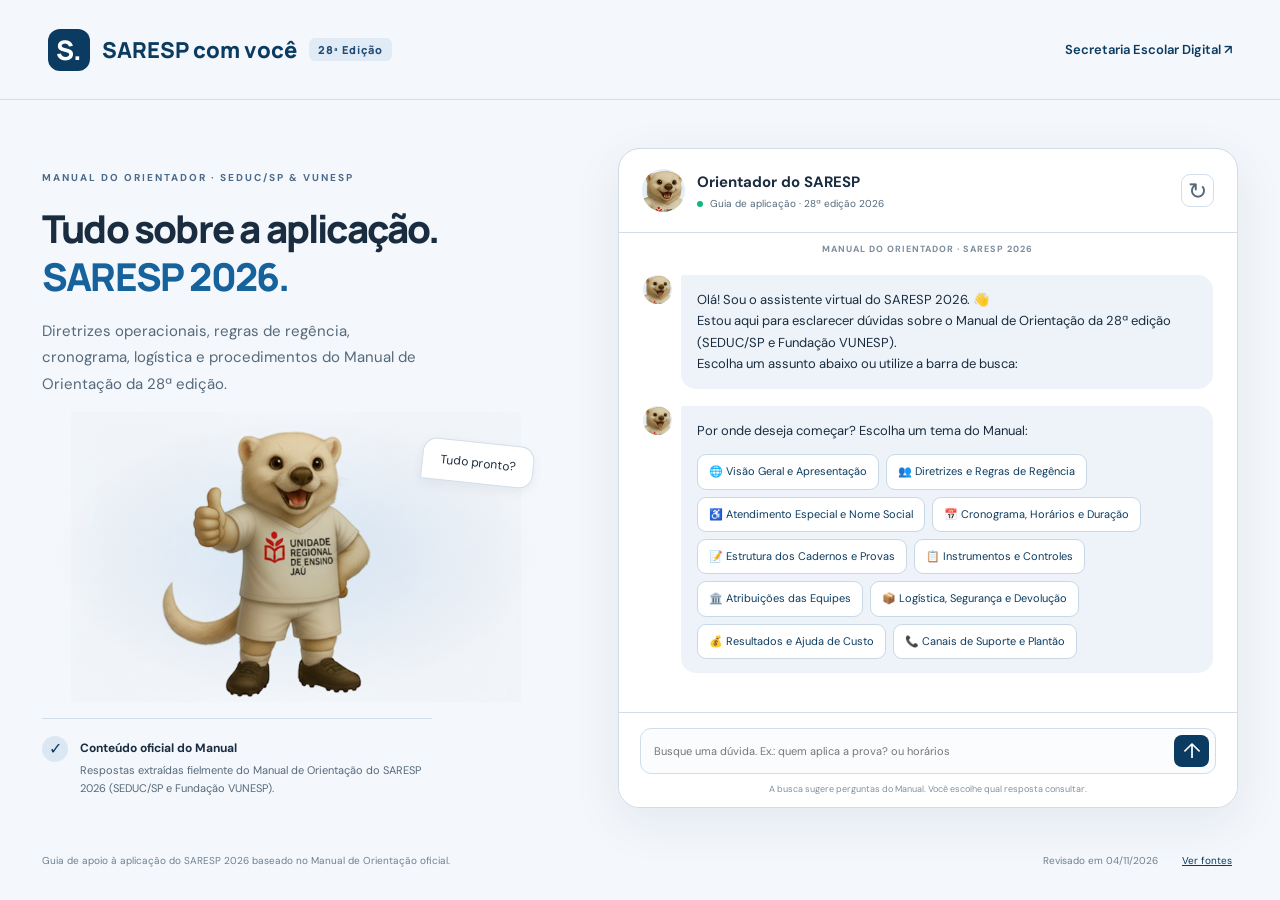
==== index.html @ ad3702e6 "feat: adapta chatbot para o Manual do Orientador SARESP 2026 e atualiza paleta institucional SEDUC-S" ====
<!doctype html>
<html lang="pt-BR">
<head>
  <meta charset="utf-8">
  <meta name="viewport" content="width=device-width, initial-scale=1">
  <meta name="theme-color" content="#0b3b60">
  <title>SARESP 2026 · Manual de Orientação · SEDUC/SP & VUNESP</title>
  <link rel="stylesheet" href="styles.css">
  <script src="app.js" defer></script>
</head>
<body>
  <header class="topbar"><a class="brand" href="./"><span class="brand-icon" aria-hidden="true">S.</span>SARESP com você<span class="edition">28ª Edição</span></a><a class="official" href="https://sed.educacao.sp.gov.br" target="_blank" rel="noopener noreferrer">Secretaria Escolar Digital ↗</a></header>
  <main>
    <aside class="intro">
      <span class="eyebrow">MANUAL DO ORIENTADOR · SEDUC/SP & VUNESP</span>
      <h1>Tudo sobre a aplicação.<br><em>SARESP 2026.</em></h1>
      <p>Diretrizes operacionais, regras de regência, cronograma, logística e procedimentos do Manual de Orientação da 28ª edição.</p>
      <div class="character"><span class="character-note">Tudo pronto?</span><img src="assets/ajudante.jpg" alt="Mascote da Unidade Regional de Ensino de Jaú, orientador do SARESP 2026" width="1248" height="832"></div>
      <div class="trust"><span aria-hidden="true">✓</span><div><strong>Conteúdo oficial do Manual</strong><p>Respostas extraídas fielmente do Manual de Orientação do SARESP 2026 (SEDUC/SP e Fundação VUNESP).</p></div></div>
    </aside>
    <section class="chat" aria-labelledby="chat-title">
      <header class="chat-header"><div class="avatar"><img src="assets/ajudante.jpg" alt=""></div><div><h2 id="chat-title">Orientador do SARESP</h2><p><span class="dot"></span> Guia de aplicação · 28ª edição 2026</p></div><button id="restart" class="restart" title="Recomeçar conversa" aria-label="Recomeçar conversa">↻</button></header>
      <div id="conversation" class="conversation" role="log" aria-label="Conversa com o orientador" aria-live="polite" aria-relevant="additions"><p class="loading" role="status">Carregando as perguntas…</p></div>
      <div class="composer"><form id="search-form" role="search"><label class="sr-only" for="query">Buscar uma pergunta cadastrada</label><input id="query" name="query" maxlength="160" placeholder="Busque uma dúvida. Ex.: quem aplica a prova? ou horários" autocomplete="off" disabled><button id="send" type="submit" aria-label="Buscar perguntas" disabled>↑</button></form><p>A busca sugere perguntas do Manual. Você escolhe qual resposta consultar.</p></div>
    </section>
  </main>
  <footer><span>Guia de apoio à aplicação do SARESP 2026 baseado no Manual de Orientação oficial.</span><span id="review">Base em carregamento</span><button id="sources" class="text-button" disabled>Ver fontes</button></footer>
  <dialog id="sources-dialog"><div class="dialog-top"><h2>De onde vêm as respostas</h2><button id="close-dialog" aria-label="Fechar fontes">×</button></div><p>Conteúdo compilado diretamente do Manual de Orientação do SARESP 2026, elaborado pela Secretaria da Educação do Estado de São Paulo (SEDUC/SP) em parceria com a Fundação VUNESP para a 28ª edição.</p><ul id="source-list"></ul><p>O Manual oficial e as diretrizes da SEDUC/SP e Fundação VUNESP prevalecem.</p></dialog>
  <noscript>Ative o JavaScript para consultar as perguntas e respostas.</noscript>
</body>
</html>
---- styles.css ----
@import url('https://fonts.googleapis.com/css2?family=DM+Sans:wght@400;500;600;700&family=Manrope:wght@400;500;600;700;800&display=swap');
:root{font-family:'DM Sans',Arial,sans-serif;color:#1a2c3f;background:#f4f7fb;font-synthesis:none;--green:#0b3b60;--primary-light:#15629c;--muted:#56697a;--line:#d2deeb}*{box-sizing:border-box}body{margin:0}.topbar{max-width:1360px;margin:auto;height:100px;display:flex;align-items:center;justify-content:space-between;padding:0 48px;border-bottom:1px solid var(--line)}a{color:var(--green)}.brand{display:flex;align-items:center;gap:12px;text-decoration:none;font-weight:800;font-family:Manrope,Arial,sans-serif;font-size:22px}.brand-icon{background:var(--green);color:white;border-radius:12px;font-size:27px;width:42px;height:42px;display:grid;place-items:center}.edition{font-size:11px;padding:4px 9px;background:#e1ebf5;border-radius:6px;color:#204d77;letter-spacing:1px}.official{font-size:13px;text-decoration:none;font-weight:600}main{max-width:1264px;margin:48px auto 34px;display:grid;grid-template-columns: .9fr 1.1fr;gap:68px;padding:0 34px}.intro{padding-top:17px}.eyebrow{font-size:10px;letter-spacing:2px;font-weight:700;color:#4b6a8a}h1{font:800 clamp(30px,3vw,44px)/1.24 Manrope,Arial,sans-serif;letter-spacing:-1.8px;margin:19px 0 18px}h1 em{font-style:normal;color:var(--primary-light)}.intro>p{color:var(--muted);font-size:15px;line-height:1.75;max-width:395px}.character{position:relative;height:290px;margin-top:12px;display:flex;justify-content:center;overflow:hidden;background:radial-gradient(ellipse at center,#d7e6f5 0,transparent 67%)}.character>img{height:300px;width:450px;object-fit:contain;mix-blend-mode:multiply}.character-note{position:absolute;right:18px;top:24px;transform:rotate(6deg);font-size:12px;background:#fff;padding:12px 17px;border:1px solid var(--line);border-radius:14px 14px 14px 0;z-index:1;box-shadow:0 4px 12px rgba(11,59,96,0.06)}.trust{display:flex;gap:12px;max-width:390px;margin-top:16px;padding:17px 0;border-top:1px solid var(--line)}.trust>span{background:#dbe7f3;color:#0b3b60;border-radius:50%;width:26px;height:26px;display:grid;place-items:center;flex-shrink:0;font-weight:700}.trust strong{font-size:12px}.trust p{font-size:11px;line-height:1.6;color:var(--muted);margin:5px 0}.chat{background:#fff;border:1px solid #d0dce8;border-radius:22px;box-shadow:0 14px 50px rgba(11,59,96,0.08);overflow:hidden;display:flex;flex-direction:column;height:660px}.chat-header{padding:20px 23px;display:flex;align-items:center;gap:12px;border-bottom:1px solid var(--line)}.avatar{width:43px;height:43px;border-radius:50%;overflow:hidden;background:#e8f0f8;flex-shrink:0}.avatar img{width:160px;height:107px;max-width:none;object-fit:cover;transform:translate(-55px,-5px);mix-blend-mode:multiply}h2{font-size:15px;margin:0 0 5px;font-weight:700}.chat-header p{font-size:10px;color:var(--muted);margin:0}.dot{display:inline-block;width:6px;height:6px;background:#10b981;border-radius:50%;margin-right:4px}button,input{font:inherit}button{cursor:pointer}button:disabled{cursor:wait;opacity:.5}.restart{margin-left:auto;background:none;border:1px solid var(--line);border-radius:9px;color:#56697a;font-size:23px;width:33px;height:33px}.conversation{flex:1;overflow-y:auto;padding:22px 24px;scroll-behavior:smooth;scrollbar-width:thin}.day-label{text-align:center;font-size:9px;color:#7a8d9e;letter-spacing:1px;margin:0 0 20px;font-weight:700}.message{display:flex;gap:9px;margin:0 0 17px;align-items:flex-start;animation:appear .22s ease-out}.mini-avatar{height:29px;width:29px;flex-shrink:0;overflow:hidden;border-radius:50%;background:#e8f0f8}.mini-avatar img{height:75px;width:112px;max-width:none;transform:translate(-39px,-4px);mix-blend-mode:multiply}.bubble{background:#edf3f8;border-radius:2px 15px 15px 15px;padding:14px 16px;max-width:100%;min-width:0;font-size:13px;line-height:1.65;white-space:pre-line}.bubble p{margin:0}.user{justify-content:flex-end}.user .bubble{background:var(--green);color:#fff;border-radius:15px 2px 15px 15px;max-width:85%}.choices{display:flex;flex-wrap:wrap;gap:7px;margin-top:13px}.choice{background:white;color:var(--green);border:1px solid #c9d8e7;border-radius:9px;padding:9px 11px;font-size:11px;text-align:left;line-height:1.4}.choice:hover{background:#e3edf7;border-color:#729ec7}.choice:focus-visible,button:focus-visible,a:focus-visible,input:focus-visible{outline:3px solid #e08300;outline-offset:3px}.question-choice{width:100%;display:flex;justify-content:space-between;gap:12px}.question-choice:after{content:'↗';opacity:.65}.source-link{display:block;border-top:1px solid #d4e0ec;padding-top:9px;margin-top:12px;font-size:10px;white-space:normal}.source-link a{font-weight:700;text-decoration:none}.answer-title{display:block;margin-bottom:8px;font-size:12px}.composer{padding:15px 21px 12px;border-top:1px solid var(--line);background:#fff}.composer form{display:flex;border:1px solid #d0dce8;background:#fafcfe;border-radius:11px;padding:6px;gap:6px}.composer input{width:100%;min-width:0;background:transparent;border:0;padding:9px 7px;font-size:11px;color:#1a2c3f}.composer form button{border:0;border-radius:8px;background:var(--green);color:#fff;width:35px;flex-shrink:0;font-size:21px}.composer>p{text-align:center;color:#7e91a1;font-size:9px;margin:9px 0 0}footer{max-width:1264px;margin:0 auto;padding:0 34px 25px;display:flex;gap:18px;color:#6d8091;font-size:10px;align-items:center}footer>span:first-child{margin-right:auto}.text-button{border:0;background:transparent;color:var(--green);font-size:10px;text-decoration:underline}.loading{color:var(--muted);font-size:13px}dialog{border:1px solid var(--line);border-radius:20px;padding:26px;max-width:570px;width:calc(100% - 32px);color:#1a2c3f}dialog::backdrop{background:rgba(11,59,96,0.45)}dialog p,dialog li{font-size:13px;line-height:1.7}dialog li{margin-bottom:10px}.dialog-top{display:flex;justify-content:space-between;align-items:center}.dialog-top button{background:none;border:0;font-size:25px;color:var(--green)}.sr-only{position:absolute;width:1px;height:1px;overflow:hidden;clip:rect(0,0,0,0)}@keyframes appear{from{opacity:0;transform:translateY(5px)}to{opacity:1;transform:translateY(0)}}@media(min-width:1500px){main{margin-top:65px}}@media(max-width:900px){main{gap:24px;padding:0 24px}.topbar{padding:0 24px}.character-note{right:0}h1{font-size:33px}.chat{height:680px}}@media(max-width:680px){.topbar{height:76px;padding:0 18px}.brand{font-size:16px;gap:8px}.brand-icon{width:33px;height:33px;font-size:23px}.edition{font-size:9px}.official{font-size:10px}main{grid-template-columns:1fr;margin:22px auto;padding:0 15px;gap:18px}.intro{padding:0 9px;position:relative;min-height:170px}.eyebrow{font-size:8px;letter-spacing:1.4px}h1{font-size:29px;letter-spacing:-1px;margin:12px 0;max-width:280px}.intro>p{font-size:12px;line-height:1.6;max-width:66%;margin-bottom:0}.character{position:absolute;right:-10px;top:12px;width:135px;height:168px;margin:0;z-index:-1}.character>img{height:180px;width:270px}.character-note,.trust{display:none}.chat{height:660px;border-radius:17px}.chat-header{padding:15px}.conversation{padding:20px 13px}.bubble{font-size:12px;padding:13px}.choice{font-size:11px}.composer{padding:12px}.composer input{font-size:11px}footer{padding:0 23px 20px;flex-wrap:wrap;font-size:9px;gap:10px}footer>span:first-child{width:100%}}@media(prefers-reduced-motion:reduce){.message{animation:none}.conversation{scroll-behavior:auto}}

@media(max-width:680px){h1{font-size:25px;max-width:calc(100% - 112px);line-height:1.25}.intro>p{max-width:100%;margin-top:18px}.character{top:24px;right:-8px;width:126px;height:150px}.character>img{height:160px;width:240px}}

@media(max-width:680px){.intro>p{max-width:calc(100% - 112px)}}

/* Animações do Mascote */
@keyframes mascot-float {
  0%, 100% {
    transform: translateY(0px) rotate(0deg);
  }
  30% {
    transform: translateY(-8px) rotate(-1.5deg);
  }
  65% {
    transform: translateY(-3px) rotate(1deg);
  }
  85% {
    transform: translateY(-9px) rotate(0.5deg);
  }
}

@keyframes note-float {
  0%, 100% {
    transform: rotate(6deg) translateY(0);
  }
  50% {
    transform: rotate(3deg) translateY(-5px);
  }
}

@keyframes mascot-cheer {
  0% { transform: translateY(0) scale(1); }
  25% { transform: translateY(-16px) scale(1.07) rotate(-4deg); }
  50% { transform: translateY(-6px) scale(1.03) rotate(3deg); }
  75% { transform: translateY(-10px) scale(1.05) rotate(-2deg); }
  100% { transform: translateY(0) scale(1) rotate(0deg); }
}

.character {
  cursor: pointer;
  user-select: none;
}

.character>img {
  animation: mascot-float 4s ease-in-out infinite;
  transform-origin: 50% 90%;
  transition: transform 0.3s cubic-bezier(0.34, 1.56, 0.64, 1), filter 0.3s ease;
}

.character:hover>img {
  animation-play-state: paused;
  transform: translateY(-12px) scale(1.04) rotate(2deg);
  filter: drop-shadow(0 10px 18px rgba(11, 59, 96, 0.2));
}

.character-note {
  animation: note-float 3.5s ease-in-out infinite 0.5s;
  transform-origin: bottom left;
  transition: transform 0.25s ease, box-shadow 0.25s ease;
}

.character:hover .character-note {
  transform: rotate(8deg) translateY(-4px) scale(1.06);
  box-shadow: 0 6px 16px rgba(11, 59, 96, 0.14);
}

.mascot-cheer {
  animation: mascot-cheer 0.6s ease-in-out !important;
}

.avatar img {
  transition: transform 0.3s cubic-bezier(0.34, 1.56, 0.64, 1);
}

.chat-header:hover .avatar img {
  transform: translate(-55px, -5px) scale(1.12) rotate(2deg);
}

.message:hover .mini-avatar img {
  transform: translate(-39px, -4px) scale(1.1);
  transition: transform 0.2s ease;
}

@media(prefers-reduced-motion:reduce){
  .character>img,
  .character-note,
  .mascot-cheer {
    animation: none !important;
  }
}
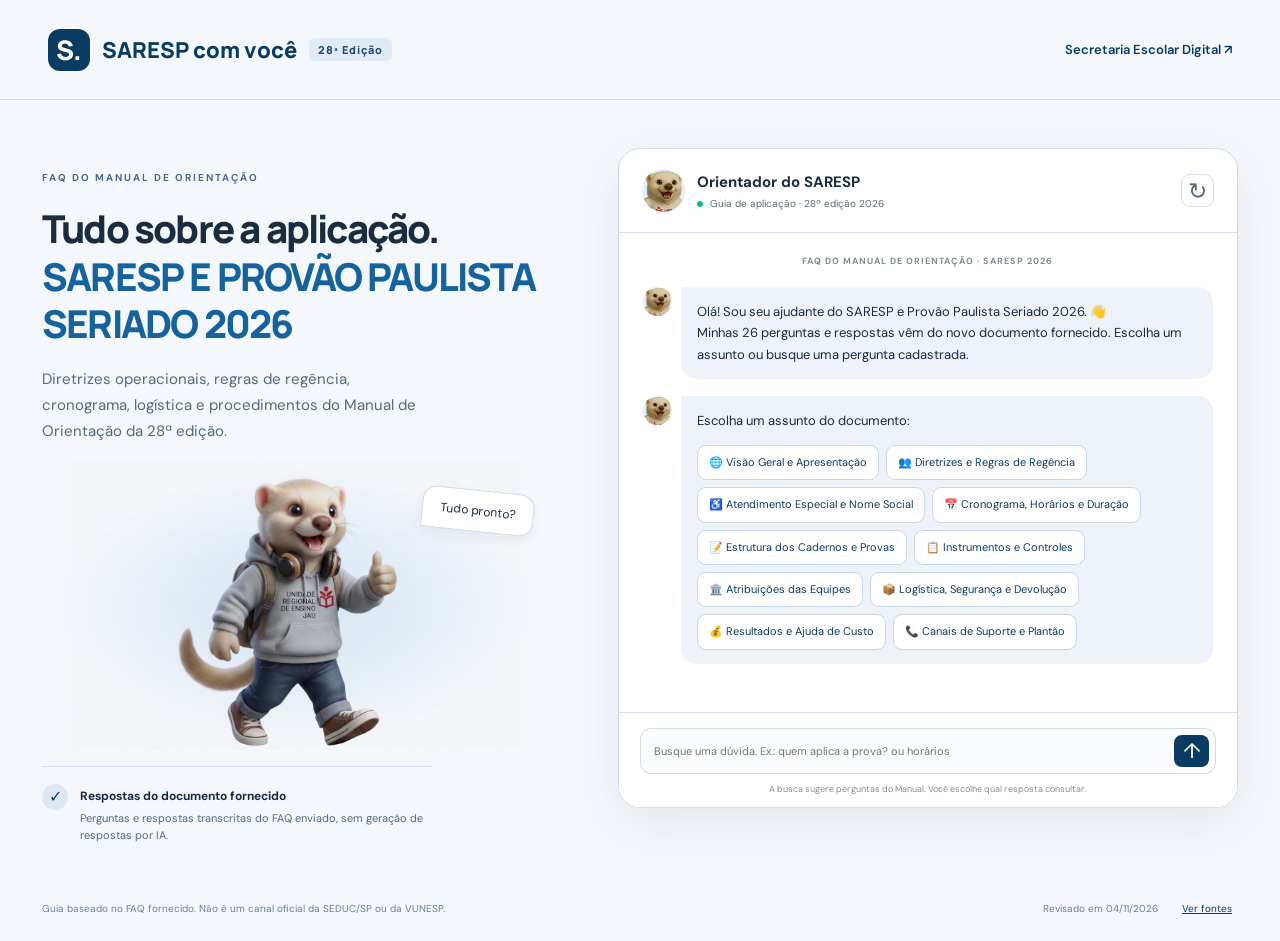
==== commit 92e19245: "Atualiza pagina completa com novo FAQ e mascote do SARESP e Provao" ====
--- a/index.html
+++ b/index.html
@@ -4,7 +4,7 @@
   <meta charset="utf-8">
   <meta name="viewport" content="width=device-width, initial-scale=1">
   <meta name="theme-color" content="#0b3b60">
-  <title>SARESP 2026 · Manual de Orientação · SEDUC/SP & VUNESP</title>
+  <title>SARESP 2026 · FAQ do Manual de Orientação</title>
   <link rel="stylesheet" href="styles.css">
   <script src="app.js" defer></script>
 </head>
@@ -12,11 +12,11 @@
   <header class="topbar"><a class="brand" href="./"><span class="brand-icon" aria-hidden="true">S.</span>SARESP com você<span class="edition">28ª Edição</span></a><a class="official" href="https://sed.educacao.sp.gov.br" target="_blank" rel="noopener noreferrer">Secretaria Escolar Digital ↗</a></header>
   <main>
     <aside class="intro">
-      <span class="eyebrow">MANUAL DO ORIENTADOR · SEDUC/SP & VUNESP</span>
-      <h1>Tudo sobre a aplicação.<br><em>SARESP 2026.</em></h1>
+      <span class="eyebrow">FAQ DO MANUAL DE ORIENTAÇÃO</span>
+      <h1>Tudo sobre a aplicação.<br><em>SARESP E PROVÃO PAULISTA SERIADO 2026</em></h1>
       <p>Diretrizes operacionais, regras de regência, cronograma, logística e procedimentos do Manual de Orientação da 28ª edição.</p>
-      <div class="character"><span class="character-note">Tudo pronto?</span><img src="assets/ajudante.jpg" alt="Mascote da Unidade Regional de Ensino de Jaú, orientador do SARESP 2026" width="1248" height="832"></div>
-      <div class="trust"><span aria-hidden="true">✓</span><div><strong>Conteúdo oficial do Manual</strong><p>Respostas extraídas fielmente do Manual de Orientação do SARESP 2026 (SEDUC/SP e Fundação VUNESP).</p></div></div>
+      <div class="character"><span class="character-note">Tudo pronto?</span><img src="assets/mascote-estudante.jpg" alt="Mascote da Unidade Regional de Ensino de Jaú, orientador do SARESP 2026" width="1248" height="832"></div>
+      <div class="trust"><span aria-hidden="true">✓</span><div><strong>Respostas do documento fornecido</strong><p>Perguntas e respostas transcritas do FAQ enviado, sem geração de respostas por IA.</p></div></div>
     </aside>
     <section class="chat" aria-labelledby="chat-title">
       <header class="chat-header"><div class="avatar"><img src="assets/ajudante.jpg" alt=""></div><div><h2 id="chat-title">Orientador do SARESP</h2><p><span class="dot"></span> Guia de aplicação · 28ª edição 2026</p></div><button id="restart" class="restart" title="Recomeçar conversa" aria-label="Recomeçar conversa">↻</button></header>
@@ -24,8 +24,8 @@
       <div class="composer"><form id="search-form" role="search"><label class="sr-only" for="query">Buscar uma pergunta cadastrada</label><input id="query" name="query" maxlength="160" placeholder="Busque uma dúvida. Ex.: quem aplica a prova? ou horários" autocomplete="off" disabled><button id="send" type="submit" aria-label="Buscar perguntas" disabled>↑</button></form><p>A busca sugere perguntas do Manual. Você escolhe qual resposta consultar.</p></div>
     </section>
   </main>
-  <footer><span>Guia de apoio à aplicação do SARESP 2026 baseado no Manual de Orientação oficial.</span><span id="review">Base em carregamento</span><button id="sources" class="text-button" disabled>Ver fontes</button></footer>
-  <dialog id="sources-dialog"><div class="dialog-top"><h2>De onde vêm as respostas</h2><button id="close-dialog" aria-label="Fechar fontes">×</button></div><p>Conteúdo compilado diretamente do Manual de Orientação do SARESP 2026, elaborado pela Secretaria da Educação do Estado de São Paulo (SEDUC/SP) em parceria com a Fundação VUNESP para a 28ª edição.</p><ul id="source-list"></ul><p>O Manual oficial e as diretrizes da SEDUC/SP e Fundação VUNESP prevalecem.</p></dialog>
+  <footer><span>Guia baseado no FAQ fornecido. Não é um canal oficial da SEDUC/SP ou da VUNESP.</span><span id="review">Base em carregamento</span><button id="sources" class="text-button" disabled>Ver fontes</button></footer>
+  <dialog id="sources-dialog"><div class="dialog-top"><h2>De onde vêm as respostas</h2><button id="close-dialog" aria-label="Fechar fontes">×</button></div><p>As 26 perguntas e respostas foram transcritas do novo arquivo Word “FAQ do Manual de Orientação do SARESP 2026 (1)”, fornecido para este projeto. Cada resposta indica o número da pergunta no documento. O link abaixo permite baixar uma cópia do arquivo utilizado.</p><ul id="source-list"></ul><p>Esta base reproduz o documento recebido e não foi complementada com pesquisa externa. O manual oficial e as orientações atualizadas da SEDUC/SP e da Fundação VUNESP prevalecem.</p></dialog>
   <noscript>Ative o JavaScript para consultar as perguntas e respostas.</noscript>
 </body>
 </html>
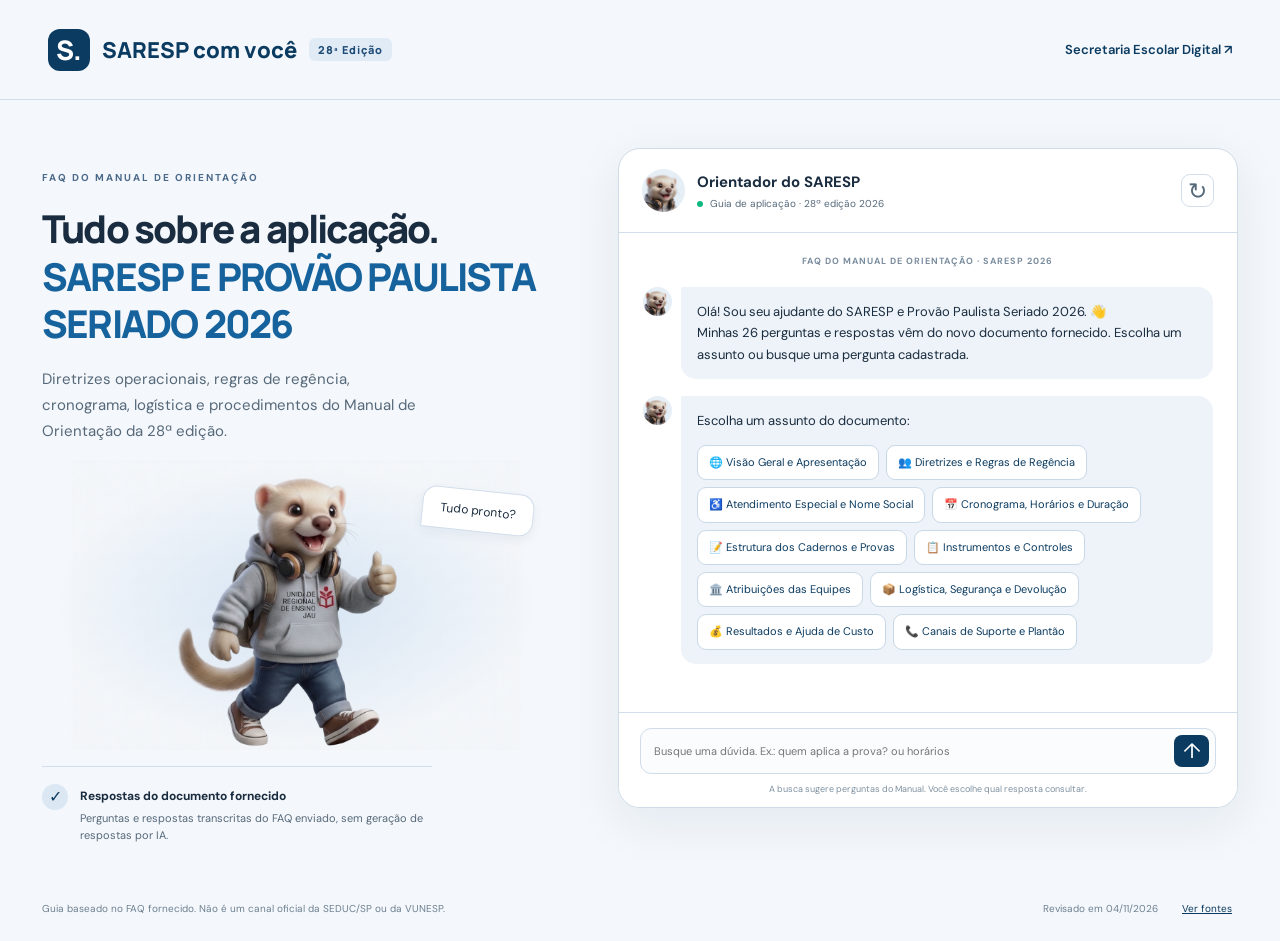
==== commit 4ca54c08: "Atualiza avatares do orientador com o rosto do novo mascote" ====
--- a/index.html
+++ b/index.html
@@ -19,7 +19,7 @@
       <div class="trust"><span aria-hidden="true">✓</span><div><strong>Respostas do documento fornecido</strong><p>Perguntas e respostas transcritas do FAQ enviado, sem geração de respostas por IA.</p></div></div>
     </aside>
     <section class="chat" aria-labelledby="chat-title">
-      <header class="chat-header"><div class="avatar"><img src="assets/ajudante.jpg" alt=""></div><div><h2 id="chat-title">Orientador do SARESP</h2><p><span class="dot"></span> Guia de aplicação · 28ª edição 2026</p></div><button id="restart" class="restart" title="Recomeçar conversa" aria-label="Recomeçar conversa">↻</button></header>
+      <header class="chat-header"><div class="avatar"><img src="assets/mascote-estudante.jpg" alt=""></div><div><h2 id="chat-title">Orientador do SARESP</h2><p><span class="dot"></span> Guia de aplicação · 28ª edição 2026</p></div><button id="restart" class="restart" title="Recomeçar conversa" aria-label="Recomeçar conversa">↻</button></header>
       <div id="conversation" class="conversation" role="log" aria-label="Conversa com o orientador" aria-live="polite" aria-relevant="additions"><p class="loading" role="status">Carregando as perguntas…</p></div>
       <div class="composer"><form id="search-form" role="search"><label class="sr-only" for="query">Buscar uma pergunta cadastrada</label><input id="query" name="query" maxlength="160" placeholder="Busque uma dúvida. Ex.: quem aplica a prova? ou horários" autocomplete="off" disabled><button id="send" type="submit" aria-label="Buscar perguntas" disabled>↑</button></form><p>A busca sugere perguntas do Manual. Você escolhe qual resposta consultar.</p></div>
     </section>
--- a/styles.css
+++ b/styles.css
@@ -91,3 +91,8 @@
   }
 }
 
+
+/* Enquadramento do rosto do novo mascote nos avatares do chat. */
+.avatar,.mini-avatar{position:relative}
+.avatar img,.mini-avatar img{position:absolute;width:350%;height:auto;max-width:none;left:-132%;top:0;transform:none;object-fit:contain}
+.chat-header:hover .avatar img,.message:hover .mini-avatar img{transform:scale(1.05);transform-origin:52% 18%}
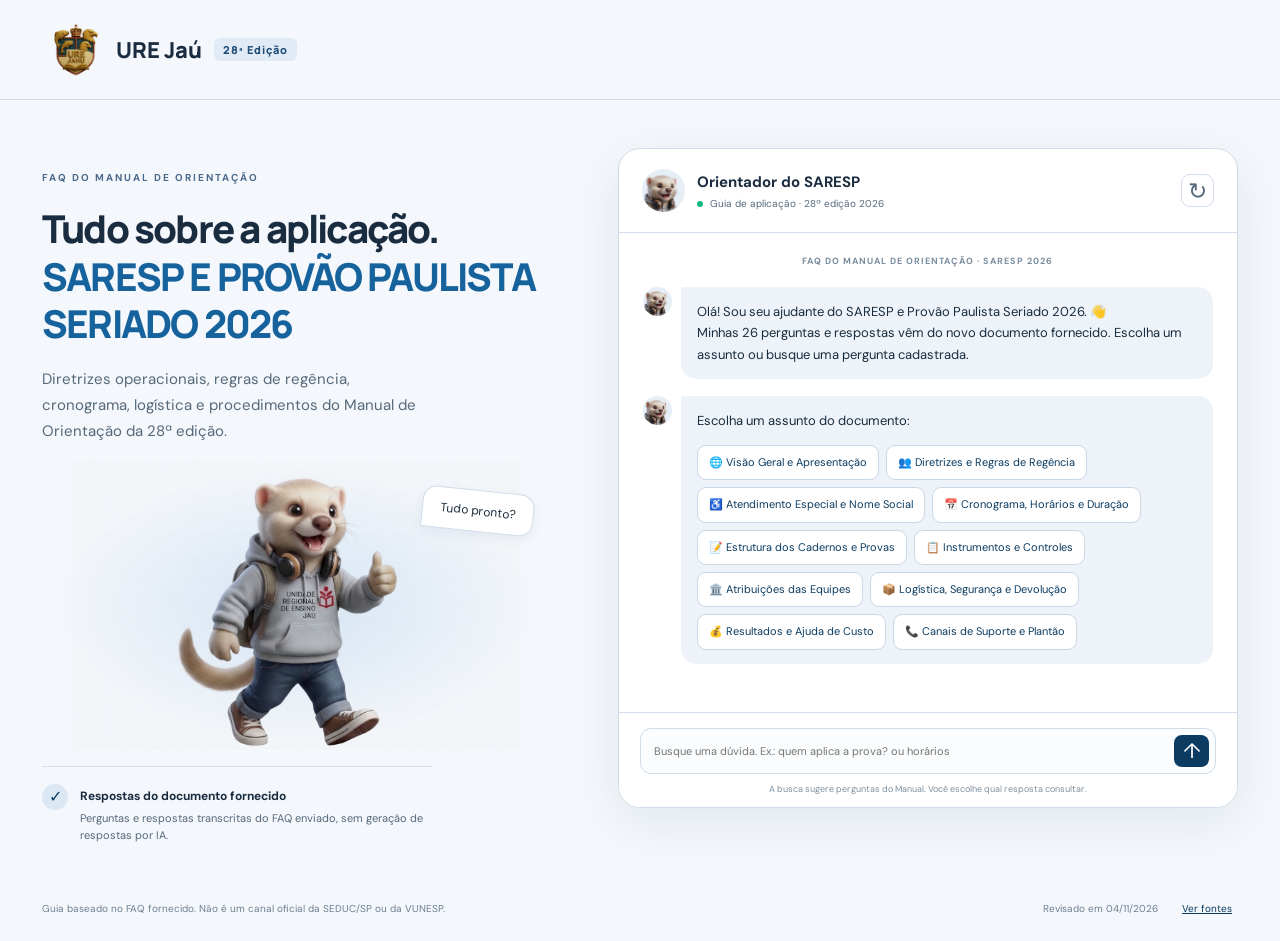
==== commit 4c63bfd2: "Atualiza cabecalho para URE Jau com brasao e remove links" ====
--- a/index.html
+++ b/index.html
@@ -9,7 +9,7 @@
   <script src="app.js" defer></script>
 </head>
 <body>
-  <header class="topbar"><a class="brand" href="./"><span class="brand-icon" aria-hidden="true">S.</span>SARESP com você<span class="edition">28ª Edição</span></a><a class="official" href="https://sed.educacao.sp.gov.br" target="_blank" rel="noopener noreferrer">Secretaria Escolar Digital ↗</a></header>
+  <header class="topbar"><div class="brand"><img class="ure-logo" src="assets/logo-ure-jau.png" alt="Brasão da URE Jaú" width="56" height="56">URE Jaú<span class="edition">28ª Edição</span></div></header>
   <main>
     <aside class="intro">
       <span class="eyebrow">FAQ DO MANUAL DE ORIENTAÇÃO</span>
--- a/styles.css
+++ b/styles.css
@@ -96,3 +96,7 @@
 .avatar,.mini-avatar{position:relative}
 .avatar img,.mini-avatar img{position:absolute;width:350%;height:auto;max-width:none;left:-132%;top:0;transform:none;object-fit:contain}
 .chat-header:hover .avatar img,.message:hover .mini-avatar img{transform:scale(1.05);transform-origin:52% 18%}
+
+/* Identidade da URE no cabecalho. */
+.ure-logo{display:block;width:56px;height:56px;object-fit:contain;flex-shrink:0}
+@media(max-width:680px){.ure-logo{width:44px;height:44px}}
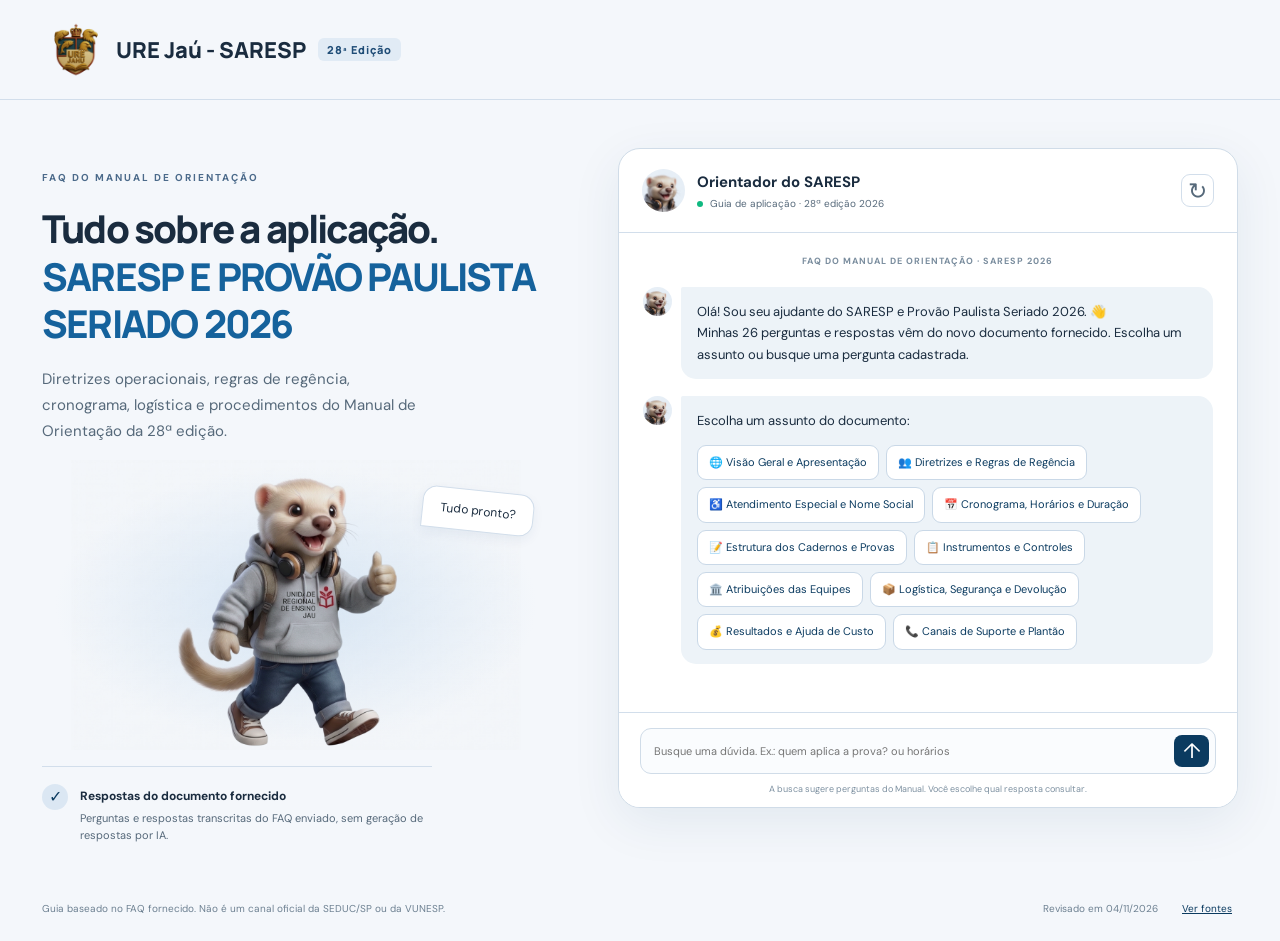
==== commit 422a153c: "Corrige titulo do cabecalho para URE Jau - SARESP" ====
--- a/index.html
+++ b/index.html
@@ -9,7 +9,7 @@
   <script src="app.js" defer></script>
 </head>
 <body>
-  <header class="topbar"><div class="brand"><img class="ure-logo" src="assets/logo-ure-jau.png" alt="Brasão da URE Jaú" width="56" height="56">URE Jaú<span class="edition">28ª Edição</span></div></header>
+  <header class="topbar"><div class="brand"><img class="ure-logo" src="assets/logo-ure-jau.png" alt="Brasão da URE Jaú" width="56" height="56">URE Jaú - SARESP<span class="edition">28ª Edição</span></div></header>
   <main>
     <aside class="intro">
       <span class="eyebrow">FAQ DO MANUAL DE ORIENTAÇÃO</span>
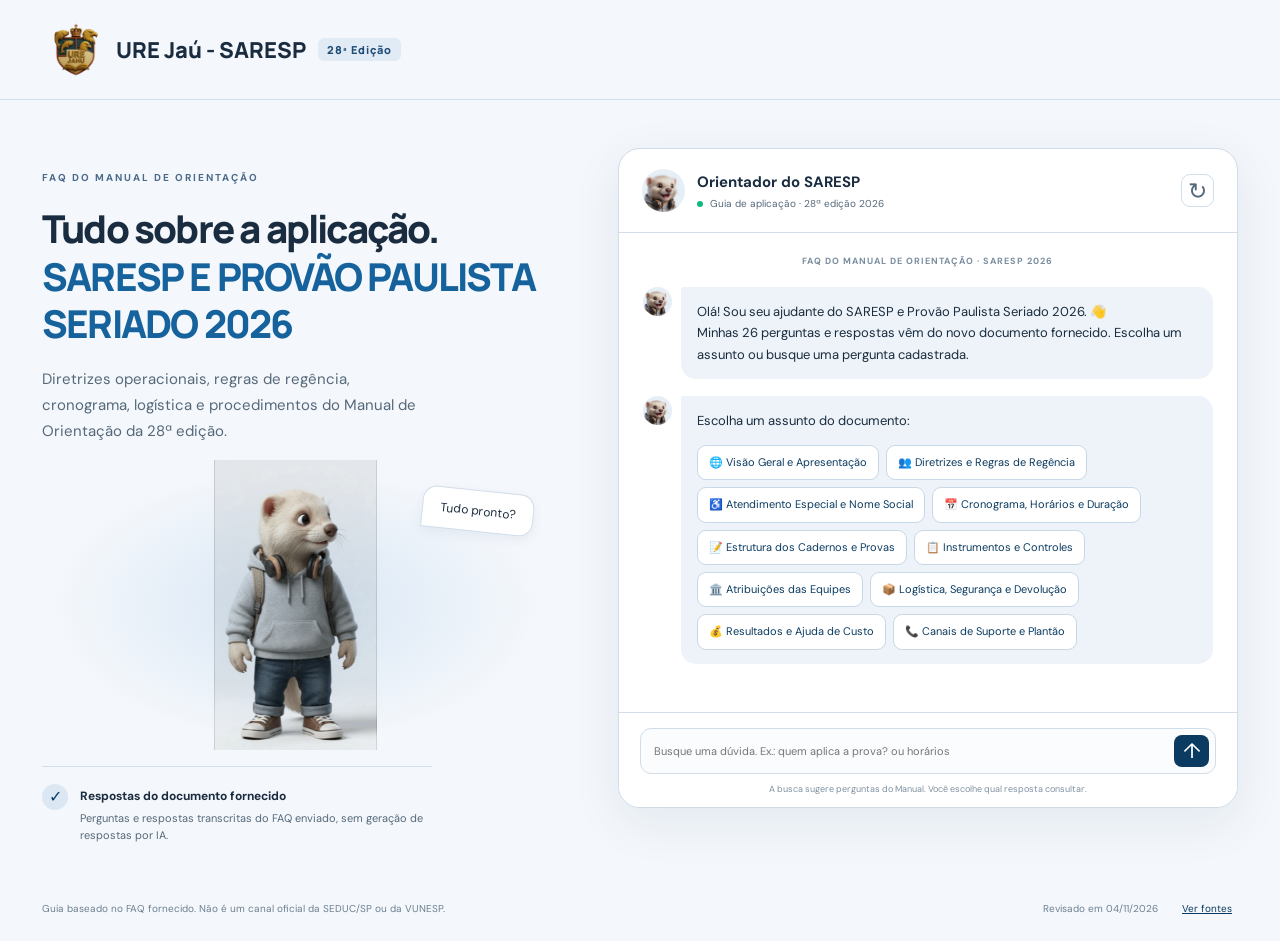
==== commit 576d337b: "Substitui mascote principal por GIF e remove efeitos de salto" ====
--- a/index.html
+++ b/index.html
@@ -15,7 +15,7 @@
       <span class="eyebrow">FAQ DO MANUAL DE ORIENTAÇÃO</span>
       <h1>Tudo sobre a aplicação.<br><em>SARESP E PROVÃO PAULISTA SERIADO 2026</em></h1>
       <p>Diretrizes operacionais, regras de regência, cronograma, logística e procedimentos do Manual de Orientação da 28ª edição.</p>
-      <div class="character"><span class="character-note">Tudo pronto?</span><img src="assets/mascote-estudante.jpg" alt="Mascote da Unidade Regional de Ensino de Jaú, orientador do SARESP 2026" width="1248" height="832"></div>
+      <div class="character"><span class="character-note">Tudo pronto?</span><img src="assets/mascote-animado.gif" alt="Mascote animado da Unidade Regional de Ensino de Jaú" width="240" height="426"></div>
       <div class="trust"><span aria-hidden="true">✓</span><div><strong>Respostas do documento fornecido</strong><p>Perguntas e respostas transcritas do FAQ enviado, sem geração de respostas por IA.</p></div></div>
     </aside>
     <section class="chat" aria-labelledby="chat-title">
--- a/styles.css
+++ b/styles.css
@@ -100,3 +100,7 @@
 /* Identidade da URE no cabecalho. */
 .ure-logo{display:block;width:56px;height:56px;object-fit:contain;flex-shrink:0}
 @media(max-width:680px){.ure-logo{width:44px;height:44px}}
+
+/* O GIF conserva apenas seu movimento original, sem salto aplicado pelo site. */
+.character>img,.character:hover>img{width:100%;height:100%;object-fit:contain;animation:none!important;transform:none;transition:none;filter:none}
+.character-note,.character:hover .character-note{animation:none;transform:rotate(6deg);transition:none}
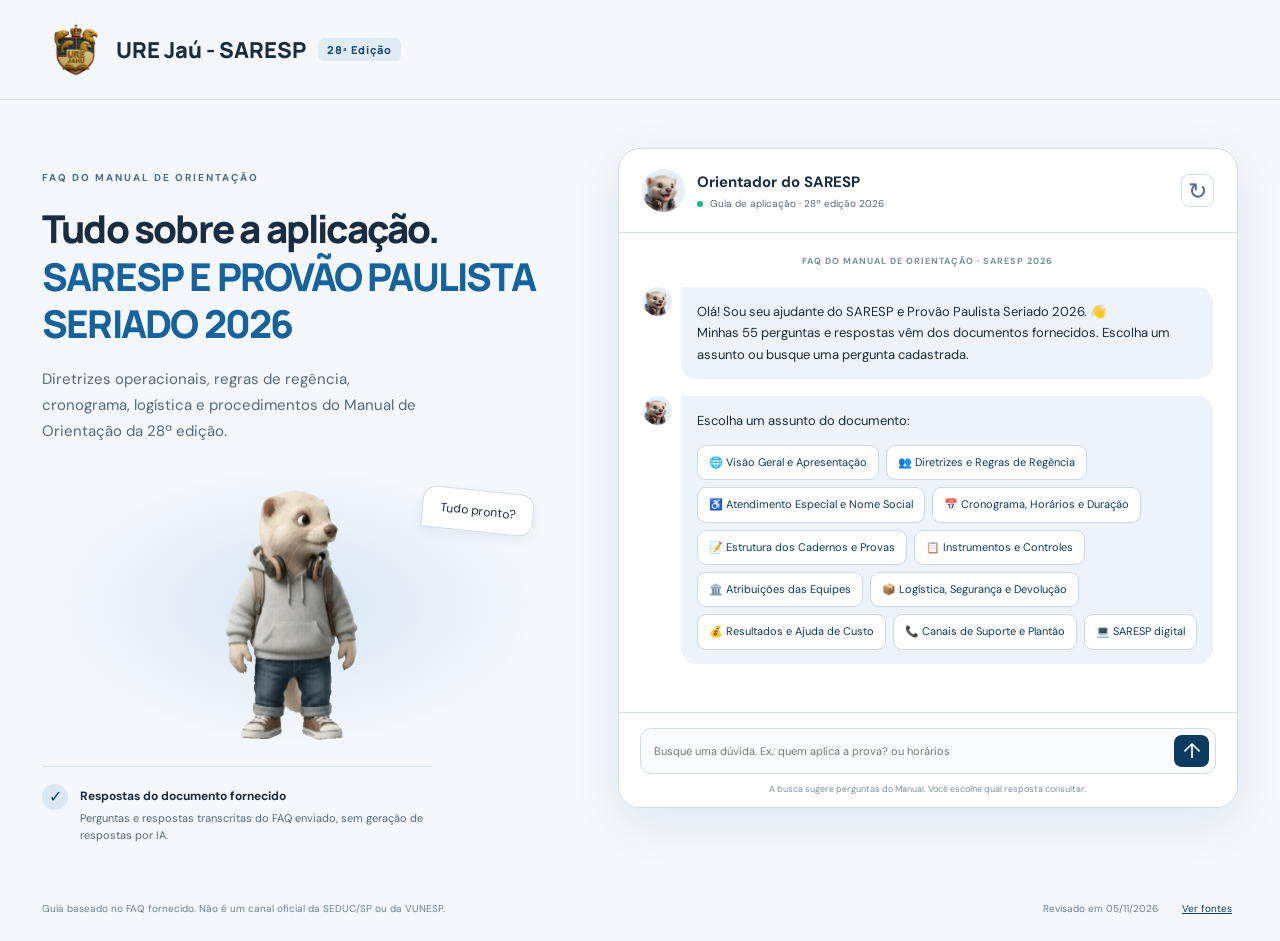
==== commit a7148aa8: "Acrescenta 29 perguntas do SARESP digital preservando a base existente" ====
--- a/index.html
+++ b/index.html
@@ -25,7 +25,7 @@
     </section>
   </main>
   <footer><span>Guia baseado no FAQ fornecido. Não é um canal oficial da SEDUC/SP ou da VUNESP.</span><span id="review">Base em carregamento</span><button id="sources" class="text-button" disabled>Ver fontes</button></footer>
-  <dialog id="sources-dialog"><div class="dialog-top"><h2>De onde vêm as respostas</h2><button id="close-dialog" aria-label="Fechar fontes">×</button></div><p>As 26 perguntas e respostas foram transcritas do novo arquivo Word “FAQ do Manual de Orientação do SARESP 2026 (1)”, fornecido para este projeto. Cada resposta indica o número da pergunta no documento. O link abaixo permite baixar uma cópia do arquivo utilizado.</p><ul id="source-list"></ul><p>Esta base reproduz o documento recebido e não foi complementada com pesquisa externa. O manual oficial e as orientações atualizadas da SEDUC/SP e da Fundação VUNESP prevalecem.</p></dialog>
+  <dialog id="sources-dialog"><div class="dialog-top"><h2>De onde vêm as respostas</h2><button id="close-dialog" aria-label="Fechar fontes">×</button></div><p>As 55 perguntas e respostas foram transcritas dos documentos “FAQ do Manual de Orientação do SARESP 2026 (1)” e “FAQ_SARESP Digital”. As 26 perguntas originais foram preservadas e 29 perguntas sobre a prova digital foram acrescentadas. Cada resposta indica sua localização no documento-fonte. Os links abaixo permitem baixar os arquivos utilizados.</p><ul id="source-list"></ul><p>Esta base reproduz o documento recebido e não foi complementada com pesquisa externa. O manual oficial e as orientações atualizadas da SEDUC/SP e da Fundação VUNESP prevalecem.</p></dialog>
   <noscript>Ative o JavaScript para consultar as perguntas e respostas.</noscript>
 </body>
 </html>
--- a/styles.css
+++ b/styles.css
@@ -104,3 +104,6 @@
 /* O GIF conserva apenas seu movimento original, sem salto aplicado pelo site. */
 .character>img,.character:hover>img{width:100%;height:100%;object-fit:contain;animation:none!important;transform:none;transition:none;filter:none}
 .character-note,.character:hover .character-note{animation:none;transform:rotate(6deg);transition:none}
+
+/* Transparencia nativa do GIF, sem mesclar as cores do personagem. */
+.character>img{mix-blend-mode:normal}
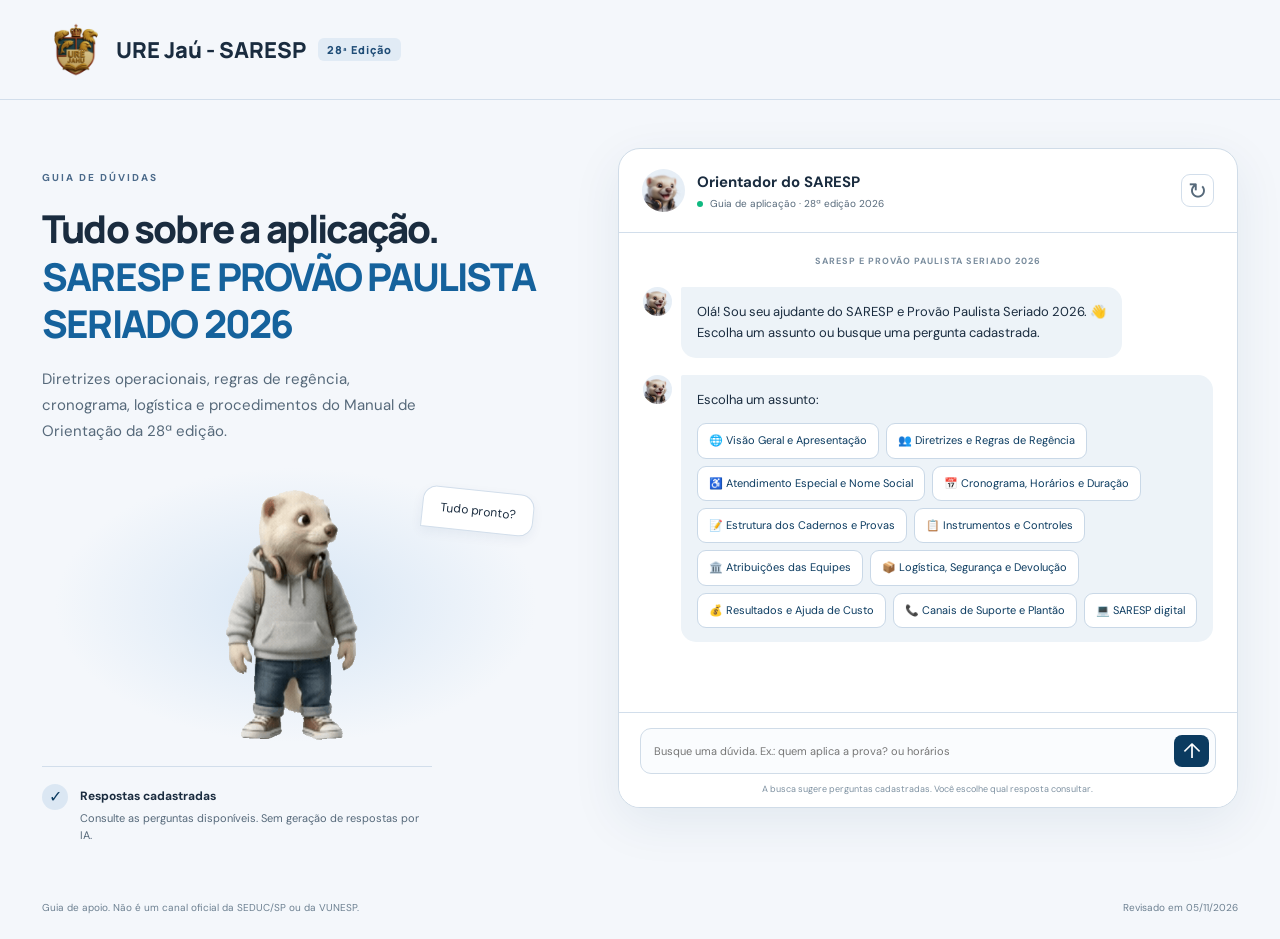
==== commit 5c6e9188: "Remove citacoes e links de fontes da interface do chatbot" ====
--- a/index.html
+++ b/index.html
@@ -4,7 +4,7 @@
   <meta charset="utf-8">
   <meta name="viewport" content="width=device-width, initial-scale=1">
   <meta name="theme-color" content="#0b3b60">
-  <title>SARESP 2026 · FAQ do Manual de Orientação</title>
+  <title>SARESP 2026 · Guia de dúvidas</title>
   <link rel="stylesheet" href="styles.css">
   <script src="app.js" defer></script>
 </head>
@@ -12,20 +12,19 @@
   <header class="topbar"><div class="brand"><img class="ure-logo" src="assets/logo-ure-jau.png" alt="Brasão da URE Jaú" width="56" height="56">URE Jaú - SARESP<span class="edition">28ª Edição</span></div></header>
   <main>
     <aside class="intro">
-      <span class="eyebrow">FAQ DO MANUAL DE ORIENTAÇÃO</span>
+      <span class="eyebrow">GUIA DE DÚVIDAS</span>
       <h1>Tudo sobre a aplicação.<br><em>SARESP E PROVÃO PAULISTA SERIADO 2026</em></h1>
       <p>Diretrizes operacionais, regras de regência, cronograma, logística e procedimentos do Manual de Orientação da 28ª edição.</p>
       <div class="character"><span class="character-note">Tudo pronto?</span><img src="assets/mascote-animado.gif" alt="Mascote animado da Unidade Regional de Ensino de Jaú" width="240" height="426"></div>
-      <div class="trust"><span aria-hidden="true">✓</span><div><strong>Respostas do documento fornecido</strong><p>Perguntas e respostas transcritas do FAQ enviado, sem geração de respostas por IA.</p></div></div>
+      <div class="trust"><span aria-hidden="true">✓</span><div><strong>Respostas cadastradas</strong><p>Consulte as perguntas disponíveis. Sem geração de respostas por IA.</p></div></div>
     </aside>
     <section class="chat" aria-labelledby="chat-title">
       <header class="chat-header"><div class="avatar"><img src="assets/mascote-estudante.jpg" alt=""></div><div><h2 id="chat-title">Orientador do SARESP</h2><p><span class="dot"></span> Guia de aplicação · 28ª edição 2026</p></div><button id="restart" class="restart" title="Recomeçar conversa" aria-label="Recomeçar conversa">↻</button></header>
       <div id="conversation" class="conversation" role="log" aria-label="Conversa com o orientador" aria-live="polite" aria-relevant="additions"><p class="loading" role="status">Carregando as perguntas…</p></div>
-      <div class="composer"><form id="search-form" role="search"><label class="sr-only" for="query">Buscar uma pergunta cadastrada</label><input id="query" name="query" maxlength="160" placeholder="Busque uma dúvida. Ex.: quem aplica a prova? ou horários" autocomplete="off" disabled><button id="send" type="submit" aria-label="Buscar perguntas" disabled>↑</button></form><p>A busca sugere perguntas do Manual. Você escolhe qual resposta consultar.</p></div>
+      <div class="composer"><form id="search-form" role="search"><label class="sr-only" for="query">Buscar uma pergunta cadastrada</label><input id="query" name="query" maxlength="160" placeholder="Busque uma dúvida. Ex.: quem aplica a prova? ou horários" autocomplete="off" disabled><button id="send" type="submit" aria-label="Buscar perguntas" disabled>↑</button></form><p>A busca sugere perguntas cadastradas. Você escolhe qual resposta consultar.</p></div>
     </section>
   </main>
-  <footer><span>Guia baseado no FAQ fornecido. Não é um canal oficial da SEDUC/SP ou da VUNESP.</span><span id="review">Base em carregamento</span><button id="sources" class="text-button" disabled>Ver fontes</button></footer>
-  <dialog id="sources-dialog"><div class="dialog-top"><h2>De onde vêm as respostas</h2><button id="close-dialog" aria-label="Fechar fontes">×</button></div><p>As 55 perguntas e respostas foram transcritas dos documentos “FAQ do Manual de Orientação do SARESP 2026 (1)” e “FAQ_SARESP Digital”. As 26 perguntas originais foram preservadas e 29 perguntas sobre a prova digital foram acrescentadas. Cada resposta indica sua localização no documento-fonte. Os links abaixo permitem baixar os arquivos utilizados.</p><ul id="source-list"></ul><p>Esta base reproduz o documento recebido e não foi complementada com pesquisa externa. O manual oficial e as orientações atualizadas da SEDUC/SP e da Fundação VUNESP prevalecem.</p></dialog>
+  <footer><span>Guia de apoio. Não é um canal oficial da SEDUC/SP ou da VUNESP.</span><span id="review">Base em carregamento</span></footer>
   <noscript>Ative o JavaScript para consultar as perguntas e respostas.</noscript>
 </body>
 </html>
